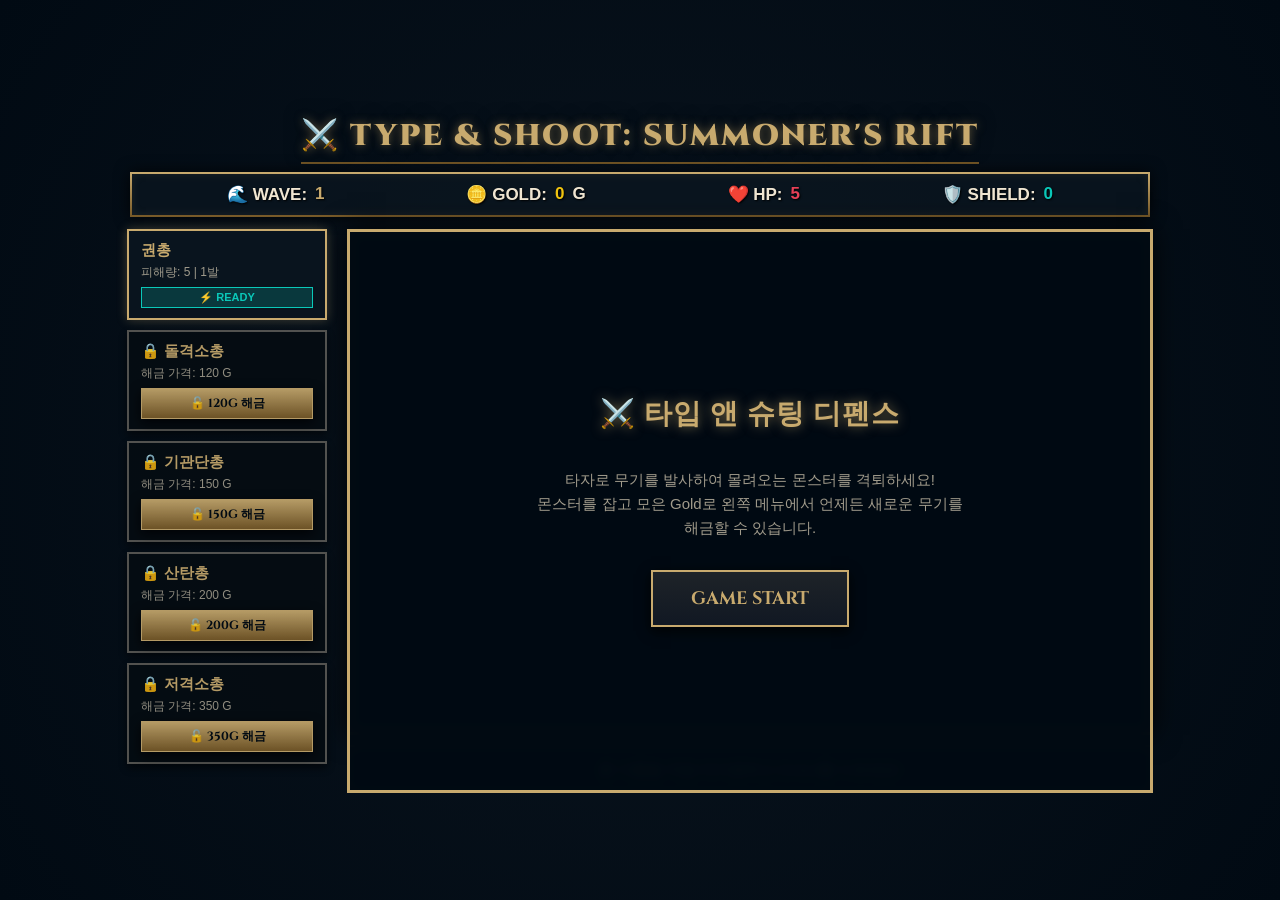
==== gun_game.html @ dac940d5 "총 게임 추가" ====
<!DOCTYPE html>
<html lang="ko">
<head>
    <meta charset="UTF-8">
    <meta name="viewport" content="width=device-width, initial-scale=1.0">
    <title>타입 앤 슈팅 디펜스 - 소환사의 협곡</title>
    <style>
        @import url('https://fonts.googleapis.com/css2?family=Cinzel:wght@700;900&display=swap');

        :root {
            --lol-bg: #010a13;
            --lol-panel-bg: rgba(9, 20, 30, 0.9);
            --lol-gold: #c8aa6e;
            --lol-gold-light: #f0e6d2;
            --lol-gold-dark: #785a28;
            --lol-blue: #0ac8b9;
            --lol-red: #e84057;
            --lol-border: #c8aa6e;
            --lol-card-bg: #09141e;
        }

        * { 
            box-sizing: border-box;
            user-select: none;
            -webkit-user-select: none;
            -moz-user-select: none;
            -ms-user-select: none;
        }

        body {
            margin: 0;
            padding: 0;
            background-color: var(--lol-bg);
            color: var(--lol-gold-light);
            font-family: 'Malgun Gothic', 'Pretendard', sans-serif;
            display: flex;
            flex-direction: column;
            align-items: center;
            min-height: 100vh;
            justify-content: center;
            overflow: hidden;
            background-image: radial-gradient(circle at center, #0a141e 0%, #010a13 100%);
        }

        h1 {
            margin: 8px 0;
            font-family: 'Cinzel', 'Malgun Gothic', serif;
            font-size: 30px;
            font-weight: 900;
            letter-spacing: 2px;
            color: var(--lol-gold);
            text-transform: uppercase;
            text-shadow: 0 0 10px rgba(200, 170, 110, 0.5), 0 0 20px rgba(0,0,0,0.8);
            border-bottom: 2px solid var(--lol-gold-dark);
            padding-bottom: 6px;
        }

        /* 🔔 알림 바 */
        #ui-notice {
            position: fixed;
            top: 15px;
            left: 50%;
            transform: translateX(-50%);
            background: rgba(232, 64, 87, 0.95);
            color: #fff;
            padding: 10px 24px;
            font-size: 15px;
            font-weight: bold;
            border: 2px solid var(--lol-gold);
            border-radius: 4px;
            box-shadow: 0 0 15px rgba(0,0,0,0.8);
            z-index: 1000;
            display: none;
            text-align: center;
        }

        .hud {
            display: flex;
            justify-content: space-around;
            align-items: center;
            width: 1020px;
            margin-bottom: 12px;
            font-size: 17px;
            font-weight: 700;
            background: var(--lol-panel-bg);
            padding: 10px 24px;
            border: 2px solid var(--lol-gold-dark);
            border-image: linear-gradient(to bottom, #c8aa6e, #785a28) 1;
            box-shadow: 0 0 15px rgba(0,0,0,0.8), inset 0 0 10px rgba(200, 170, 110, 0.1);
        }

        .hud-item {
            display: flex;
            align-items: center;
            gap: 8px;
            color: var(--lol-gold-light);
            text-shadow: 1px 1px 2px #000;
        }

        .main-layout {
            display: flex;
            gap: 20px;
            align-items: flex-start;
            position: relative;
        }

        .gun-list {
            display: flex;
            flex-direction: column;
            gap: 10px;
            width: 200px;
            z-index: 101;
        }

        .gun-card {
            background: var(--lol-card-bg);
            padding: 10px 12px;
            border: 2px solid var(--lol-gold-dark);
            box-shadow: 0 4px 8px rgba(0,0,0,0.6);
            transition: all 0.2s ease;
            position: relative;
        }

        .gun-card.ready {
            border-color: var(--lol-gold);
            box-shadow: 0 0 10px rgba(200, 170, 110, 0.3);
        }

        .gun-card.cooldown {
            opacity: 0.6;
            border-color: var(--lol-red);
        }

        .gun-card.locked {
            opacity: 0.9;
            border-color: #5b5a56;
            background: #050c12;
        }

        .gun-name {
            font-size: 15px;
            font-weight: bold;
            color: var(--lol-gold);
            display: flex;
            justify-content: space-between;
        }

        .gun-stats {
            font-size: 12px;
            color: #a09b8c;
            margin-top: 4px;
        }

        .cd-badge {
            margin-top: 6px;
            padding: 3px 6px;
            font-size: 11px;
            font-weight: 700;
            text-align: center;
            border: 1px solid var(--lol-gold-dark);
        }

        .ready-bg { background: rgba(10, 200, 185, 0.2); color: var(--lol-blue); border-color: var(--lol-blue); }
        .cd-bg { background: rgba(232, 64, 87, 0.2); color: var(--lol-red); border-color: var(--lol-red); }

        .unlock-btn {
            margin-top: 6px;
            padding: 6px 8px;
            font-size: 12px;
            font-weight: bold;
            background: linear-gradient(to bottom, #c8aa6e, #785a28);
            color: #010a13;
            border: 1px solid var(--lol-gold);
            cursor: pointer;
            width: 100%;
            transition: all 0.2s ease;
        }

        .unlock-btn:hover {
            background: #f0e6d2;
            box-shadow: 0 0 10px rgba(200, 170, 110, 0.6);
        }

        #game-container {
            position: relative;
            display: flex;
            flex-direction: column;
            align-items: center;
        }

        canvas {
            background-color: #050c12;
            border: 3px solid var(--lol-gold-dark);
            box-shadow: 0 0 25px rgba(0, 0, 0, 0.9);
        }

        #game-input {
            width: 100%;
            height: 48px;
            background: rgba(1, 10, 19, 0.95);
            color: #f0e6d2;
            font-size: 20px;
            font-weight: bold;
            text-align: center;
            border: 2px solid var(--lol-gold-dark);
            margin-top: 10px;
            box-shadow: inset 0 0 10px rgba(0,0,0,0.8);
            outline: none;
            transition: all 0.2s ease;
            font-family: 'Malgun Gothic', sans-serif;
        }

        #game-input:focus {
            border-color: var(--lol-gold);
            box-shadow: 0 0 15px rgba(200, 170, 110, 0.4), inset 0 0 10px rgba(0,0,0,0.8);
        }

        #game-input::placeholder { color: #5b5a56; font-size: 15px; }

        .modal-overlay {
            position: absolute;
            top: 0; left: 0; width: 100%; height: 100%;
            background: rgba(1, 10, 19, 0.94);
            backdrop-filter: blur(6px);
            display: none;
            flex-direction: column;
            justify-content: center;
            align-items: center;
            z-index: 100;
            border: 3px solid var(--lol-gold);
        }

        .modal-title {
            font-family: 'Cinzel', 'Malgun Gothic', serif;
            font-size: 28px;
            font-weight: 900;
            color: var(--lol-gold);
            margin-bottom: 20px;
            text-shadow: 0 0 12px rgba(200, 170, 110, 0.6);
            letter-spacing: 1px;
            text-align: center;
        }

        .perk-container {
            display: flex;
            gap: 16px;
            margin-top: 10px;
        }

        .perk-card {
            background: #09141e;
            border: 2px solid var(--lol-gold-dark);
            width: 220px;
            padding: 16px;
            text-align: center;
            cursor: pointer;
            transition: all 0.2s ease;
            box-shadow: 0 8px 16px rgba(0,0,0,0.6);
            position: relative;
            display: flex;
            flex-direction: column;
            align-items: center;
        }

        .perk-card:hover {
            transform: translateY(-6px);
            background: #112233;
        }

        .perk-rank-badge {
            font-size: 11px;
            font-weight: 900;
            padding: 2px 8px;
            border-radius: 10px;
            margin-bottom: 8px;
            letter-spacing: 1px;
            text-transform: uppercase;
        }

        .perk-icon { font-size: 40px; margin-bottom: 8px; }
        .perk-name { font-size: 16px; font-weight: bold; color: var(--lol-gold-light); margin-bottom: 8px; }
        .perk-desc { font-size: 12px; color: #a09b8c; line-height: 1.4; }

        button {
            padding: 14px 38px;
            font-size: 18px;
            font-weight: bold;
            font-family: 'Cinzel', 'Malgun Gothic', serif;
            background: linear-gradient(to bottom, #1e2328, #111823);
            color: var(--lol-gold);
            border: 2px solid var(--lol-gold);
            cursor: pointer;
            margin-top: 20px;
            box-shadow: 0 4px 12px rgba(0,0,0,0.8);
            transition: all 0.2s ease;
            text-transform: uppercase;
        }

        button:hover {
            background: linear-gradient(to bottom, #2b3138, #1e2530);
            color: var(--lol-gold-light);
            box-shadow: 0 0 15px rgba(200, 170, 110, 0.5);
        }
    </style>
</head>
<body>

    <!-- 🔔 상단 알림 바 -->
    <div id="ui-notice"></div>

    <h1>⚔️ TYPE & SHOOT: SUMMONER'S RIFT</h1>
    
    <div class="hud">
        <div class="hud-item">🌊 WAVE: <span id="waveDisplay" style="color:var(--lol-gold);">1</span></div>
        <div class="hud-item">🪙 GOLD: <span id="goldDisplay" style="color:#f1c40f;">0</span> G</div>
        <div class="hud-item">❤️ HP: <span id="livesDisplay" style="color:var(--lol-red);">5</span></div>
        <div class="hud-item">🛡️ SHIELD: <span id="shieldDisplay" style="color:var(--lol-blue);">0</span></div>
    </div>

    <div class="main-layout">
        <div class="gun-list" id="gunListContainer"></div>

        <div id="game-container">
            <canvas id="gameCanvas" width="800" height="500"></canvas>
            <input type="text" id="game-input" placeholder="총 이름을 직접 타이핑하고 Enter를 누르세요!" autocomplete="off">
            
            <!-- 🚀 게임 시작 화면 -->
            <div id="start-screen" class="modal-overlay" style="display: flex;">
                <div class="modal-title">⚔️ 타입 앤 슈팅 디펜스</div>
                <p style="font-size: 15px; color: #a09b8c; text-align: center; max-width: 440px; line-height: 1.6; margin-bottom: 10px;">
                    타자로 무기를 발사하여 몰려오는 몬스터를 격퇴하세요!<br>
                    몬스터를 잡고 모은 Gold로 왼쪽 메뉴에서 언제든 새로운 무기를 해금할 수 있습니다.
                </p>
                <button onclick="startGame()">GAME START</button>
            </div>

            <!-- ⚡ 버프 선택 및 무기 해금 화면 -->
            <div id="perk-modal" class="modal-overlay">
                <div class="modal-title">⚡ VICTORY! 마법공학 능력 선택</div>
                <p style="color: #0ac8b9; font-size: 14px; margin-top: -10px; margin-bottom: 15px;">
                    💡 원하는 능력을 클릭하여 장착하세요!
                </p>
                <div class="perk-container" id="perk-cards-container"></div>
            </div>

            <!-- ☠️ 게임 오버 화면 -->
            <div id="game-over" class="modal-overlay">
                <h2 style="font-size:38px; color:var(--lol-red); margin-bottom:10px; font-family:'Cinzel';">DEFEAT</h2>
                <p style="font-size:18px; margin:5px 0;">최종 도달 웨이브: <span id="final-wave" style="color:var(--lol-gold);">1</span></p>
                <p style="font-size:18px; margin:5px 0;">최종 획득 골드: <span id="final-score" style="color:#f1c40f;">0</span> G</p>
                <button onclick="resetGame()">다시 도전하기</button>
            </div>
        </div>
    </div>

    <script>
        const canvas = document.getElementById('gameCanvas');
        const ctx = canvas.getContext('2d');
        const gameInput = document.getElementById('game-input');
        const goldDisplay = document.getElementById('goldDisplay');
        const livesDisplay = document.getElementById('livesDisplay');
        const shieldDisplay = document.getElementById('shieldDisplay');
        const waveDisplay = document.getElementById('waveDisplay');
        const startScreen = document.getElementById('start-screen');
        const gameOverScreen = document.getElementById('game-over');
        const perkModal = document.getElementById('perk-modal');
        const perkCardsContainer = document.getElementById('perk-cards-container');
        const finalScore = document.getElementById('final-score');
        const finalWave = document.getElementById('final-wave');
        const gunListContainer = document.getElementById('gunListContainer');
        const uiNotice = document.getElementById('ui-notice');

        let noticeTimer = null;
        function showNotice(msg, bg = 'rgba(232, 64, 87, 0.95)') {
            uiNotice.innerText = msg;
            uiNotice.style.background = bg;
            uiNotice.style.display = 'block';
            if (noticeTimer) clearTimeout(noticeTimer);
            noticeTimer = setTimeout(() => {
                uiNotice.style.display = 'none';
            }, 2500);
        }

        // 🚫 보안 설정 (복사 붙여넣기 및 우클릭 차단)
        document.addEventListener('contextmenu', (e) => e.preventDefault());
        document.addEventListener('copy', (e) => e.preventDefault());
        document.addEventListener('cut', (e) => e.preventDefault());

        gameInput.addEventListener('paste', (e) => {
            e.preventDefault();
            showNotice('⚠️ 붙여넣기는 금지되어 있습니다! 직접 타이핑하세요.');
        });

        // 🎯 무기 데이터
        const arsenal = {
            '권총':   { dmg: 5,  speed: 13, color: '#f1c40f', radius: 4, type: 'single', count: 1,  delay: 0,  cd: 350,  lastFired: 0, unlocked: true,  cost: 0 },
            '돌격소총': { dmg: 1,  speed: 14, color: '#e67e22', radius: 5, type: 'single', count: 8,  delay: 80, cd: 8000, lastFired: 0, unlocked: false, cost: 120 },
            '기관단총': { dmg: 1,  speed: 16, color: '#3498db', radius: 4, type: 'single', count: 10, delay: 60, cd: 7000, lastFired: 0, unlocked: false, cost: 150 },
            '산탄총':  { dmg: 1,  speed: 10, color: '#e74c3c', radius: 5, type: 'spread', count: 1,  delay: 0,  cd: 1600, lastFired: 0, unlocked: false, cost: 200 },
            '저격소총': { dmg: 25, speed: 28, color: '#a855f7', radius: 8, type: 'single', count: 1,  delay: 0,  cd: 1800, lastFired: 0, unlocked: false, cost: 350 }
        };

        // 🌟 등급 데이터
        const RANKS = {
            COMMON:    { name: '일반', color: '#a0a0a0', bg: 'rgba(160, 160, 160, 0.15)', border: '#808080' },
            RARE:      { name: '희귀', color: '#3498db', bg: 'rgba(52, 152, 219, 0.15)', border: '#3498db' },
            EPIC:      { name: '서사', color: '#a855f7', bg: 'rgba(168, 85, 247, 0.15)', border: '#a855f7' },
            LEGENDARY: { name: '전설', color: '#f1c40f', bg: 'rgba(241, 196, 15, 0.25)', border: '#f1c40f' }
        };

        // ⚡ 능력 목록
        const ALL_PERKS = [
            { id: 'power_up', rank: RANKS.COMMON, name: '과부하 탄환', icon: '🔥', desc: '모든 무기의 기본 데미지가 +1 증가합니다.' },
            { id: 'bounty_hunter', rank: RANKS.COMMON, name: '현상금 사냥꾼', icon: '💰', desc: '적 처치 시 획득하는 골드가 +50% 증가합니다.' },
            { id: 'shield', rank: RANKS.COMMON, name: '에너지 쉴드', icon: '🛡️', desc: '보호막을 1 획득합니다. (적이 도달 시 체력 대신 차감)' },
            { id: 'magnet', rank: RANKS.COMMON, name: '골드 자석', icon: '🧲', desc: '적 처치 시 25% 확률로 보너스 골드 20G를 추가 획득합니다.' },

            { id: 'frost_shot', rank: RANKS.RARE, name: '빙결 탄환', icon: '❄️', desc: '총알에 맞은 적의 이동 속도가 지속적으로 40% 감소합니다.' },
            { id: 'critical', rank: RANKS.RARE, name: '치명타 타격', icon: '🎯', desc: '25% 확률로 2.5배의 치명타 대미지를 입깁니다.' },
            { id: 'vampire', rank: RANKS.RARE, name: '생명 흡수', icon: '🩸', desc: '적을 8마리 처치할 때마다 체력을 회복합니다.' },
            { id: 'thorns', rank: RANKS.RARE, name: '가시 갑옷', icon: '🦔', desc: '적이 기지에 도달할 때 해당 적과 주변 적에게 반사 피해(5)를 입깁니다.' },
            { id: 'giant_slayer', rank: RANKS.RARE, name: '거인 학살자', icon: '🗡️', desc: '최대 체력이 3 이상인 대형 적에게 50% 추가 피해를 입깁니다.' },
            { id: 'double_shot', rank: RANKS.RARE, name: '쌍둥이 탄환', icon: '👯', desc: '무기 발사 시 25% 확률로 탄환이 1발 더 발사됩니다.' },

            { id: 'overclock', rank: RANKS.EPIC, name: '오버클럭', icon: '⚙️', desc: '모든 무기의 재사용 대기시간이 20% 감소합니다.' },
            { id: 'chain_lightning', rank: RANKS.EPIC, name: '연쇄 전격', icon: '⚡', desc: '적 처치 시 근처 적 2명에게 전기 체인이 발생하여 피해를 줍니다.' },
            { id: 'corpse_explode', rank: RANKS.EPIC, name: '시체 폭발', icon: '💥', desc: '적 처치 시 폭발이 일어나 주위 적에게 폭발 피해를 줍니다.' },
            { id: 'poison_cloud', rank: RANKS.EPIC, name: '맹독 구름', icon: '☠️', desc: '적 처치 위치에 3초간 지속 피해를 주는 독구름을 생성합니다.' },
            { id: 'executioner', rank: RANKS.EPIC, name: '처형자', icon: '🪓', desc: '체력이 30% 이하인 적에게 2배의 단죄 피해를 입깁니다.' },
            { id: 'overheal', rank: RANKS.EPIC, name: '과충전 쉴드', icon: '🔋', desc: '체력이 가득 찼을 때 회복 시 보호막(+1)으로 즉시 전환됩니다.' },

            { id: 'meteor', rank: RANKS.LEGENDARY, name: '유성 낙하', icon: '☄️', desc: '4초마다 하늘에서 유성이 떨어져 강력한 범위 피해를 줍니다.' },
            { id: 'time_stop', rank: RANKS.LEGENDARY, name: '시간 왜곡', icon: '⏳', desc: '10초마다 2초 동안 모든 적의 시간을 일시 정지시킵니다.' },
            { id: 'laser_beam', rank: RANKS.LEGENDARY, name: '궤도 레이저', icon: '🛰️', desc: '웨이브 시작 시 중앙 레인 전체에 강렬한 레이저를 발사합니다.' },
            { id: 'thor_hammer', rank: RANKS.LEGENDARY, name: '천둥의 망치', icon: '🔨', desc: '5초마다 충격파가 터져 범위 안의 적들을 1.5초간 기절시킵니다.' }
        ];

        let activePerks = {
            chain_lightning: 0, corpse_explode: 0, vampire: 0, frost_shot: 0,
            critical: 0, poison_cloud: 0, shield: 0, overclock: 0, meteor: 0, power_up: 0,
            bounty_hunter: 0, giant_slayer: 0, double_shot: 0, executioner: 0, time_stop: 0,
            laser_beam: 0, thor_hammer: 0, thorns: 0, magnet: 0, overheal: 0
        };

        const mobEmojis = ['👾', '🧟', '👽', '👻', '🦇', '👹'];
        let mobs = [], bullets = [], particles = [], floatingTexts = [], poisonClouds = [], meteors = [];
        let gold = 0, lives = 5, shields = 0, gameActive = false, frameCount = 0, killCountForVamp = 0;
        let wave = 1, mobsToSpawn = 5, mobsSpawned = 0, spawnInterval = 120, waveState = 'INIT';
        let screenShake = 0, laserEffectTimer = 0;
        const turret = { x: 400, y: 460 };
        const lane = { xMin: 290, xMax: 510, width: 220 };

        function addShake(amount) { screenShake = Math.max(screenShake, amount); }

        function createParticles(x, y, color, count = 8, speed = 3) {
            for (let i = 0; i < count; i++) {
                const angle = Math.random() * Math.PI * 2;
                const spd = Math.random() * speed + 1;
                particles.push({
                    x, y,
                    vx: Math.cos(angle) * spd,
                    vy: Math.sin(angle) * spd,
                    radius: Math.random() * 3 + 2,
                    color, life: 25, maxLife: 25
                });
            }
        }

        function addFloatingText(text, x, y, color = '#f0e6d2', size = 18) {
            floatingTexts.push({ text, x, y, color, size, life: 35, maxLife: 35 });
        }

        class Mob {
            constructor(waveNum) {
                this.emoji = mobEmojis[Math.floor(Math.random() * mobEmojis.length)];
                this.x = lane.xMin + 20 + Math.random() * (lane.width - 40);
                this.y = -30;
                this.baseSpeed = 0.3 + (waveNum * 0.03) + Math.random() * 0.15;
                this.speed = this.baseSpeed;
                this.maxHp = 1 + Math.floor((waveNum - 1) / 2);
                this.hp = this.maxHp;
                this.radius = 20;
                this.isFrozen = false;
                this.stunTimer = 0;
            }
            update() {
                let isTimeStopped = activePerks.time_stop > 0 && (frameCount % 600 < 120);
                if (this.stunTimer > 0) this.stunTimer--;

                if (!isTimeStopped && this.stunTimer <= 0) {
                    this.y += this.speed;
                }
            }
            draw() {
                ctx.save();
                ctx.font = '30px Arial';
                ctx.textAlign = 'center';
                ctx.textBaseline = 'middle';
                ctx.fillText(this.emoji, this.x, this.y);

                if (this.isFrozen) {
                    ctx.fillStyle = 'rgba(10, 200, 185, 0.4)';
                    ctx.beginPath();
                    ctx.arc(this.x, this.y, this.radius + 4, 0, Math.PI * 2);
                    ctx.fill();
                }

                if (this.stunTimer > 0) {
                    ctx.fillStyle = '#f1c40f';
                    ctx.font = 'bold 16px Arial';
                    ctx.fillText('💫', this.x, this.y - 32);
                }

                if (this.hp < this.maxHp) {
                    ctx.fillStyle = 'rgba(232, 64, 87, 0.8)';
                    ctx.fillRect(this.x - 16, this.y - 26, 32, 5);
                    ctx.fillStyle = '#0ac8b9';
                    ctx.fillRect(this.x - 16, this.y - 26, 32 * (this.hp / this.maxHp), 5);
                }
                ctx.restore();
            }
        }

        class Bullet {
            constructor(x, y, target, stats, offsetAngle = 0) {
                this.x = x; this.y = y;
                this.dmg = stats.dmg + activePerks.power_up;
                this.color = stats.color;
                this.radius = stats.radius;
                
                const dx = target.x - x;
                const dy = target.y - y;
                let angle = Math.atan2(dy, dx) + offsetAngle;
                
                this.vx = Math.cos(angle) * stats.speed;
                this.vy = Math.sin(angle) * stats.speed;
            }
            update() { this.x += this.vx; this.y += this.vy; }
            draw() {
                ctx.save();
                ctx.beginPath();
                ctx.arc(this.x, this.y, this.radius, 0, Math.PI * 2);
                ctx.fillStyle = this.color;
                ctx.shadowColor = this.color;
                ctx.shadowBlur = 10;
                ctx.fill();
                ctx.restore();
            }
        }

        function getTargetMob() {
            if (mobs.length === 0) return null;
            return mobs.reduce((lowest, current) => (current.y > lowest.y) ? current : lowest);
        }

        // 🛠️ DOM을 파괴하지 않는 무기 목록 UI 초기화 및 업데이트 함수
        function initGunListUI() {
            let html = '';
            for (const [name, stats] of Object.entries(arsenal)) {
                html += `
                    <div class="gun-card" id="card-${name}">
                        <div class="gun-name"><span id="name-${name}">${name}</span></div>
                        <div class="gun-stats" id="stats-${name}"></div>
                        <div class="cd-badge" id="cd-${name}"></div>
                        <button class="unlock-btn" id="btn-${name}" onclick="unlockGun('${name}')"></button>
                    </div>
                `;
            }
            gunListContainer.innerHTML = html;
        }

        function updateGunListUI() {
            const now = Date.now();
            const cdModifier = activePerks.overclock > 0 ? (1 - activePerks.overclock * 0.2) : 1;

            for (const [name, stats] of Object.entries(arsenal)) {
                const cardEl = document.getElementById(`card-${name}`);
                const nameEl = document.getElementById(`name-${name}`);
                const statsEl = document.getElementById(`stats-${name}`);
                const cdEl = document.getElementById(`cd-${name}`);
                const btnEl = document.getElementById(`btn-${name}`);

                if (!cardEl) continue;

                if (!stats.unlocked) {
                    cardEl.className = 'gun-card locked';
                    nameEl.innerText = `🔒 ${name}`;
                    statsEl.innerText = `해금 가격: ${stats.cost} G`;
                    cdEl.style.display = 'none';
                    btnEl.style.display = 'block';
                    btnEl.innerText = `🔓 ${stats.cost}G 해금`;
                } else {
                    cardEl.className = 'gun-card';
                    nameEl.innerText = name;
                    let shotText = stats.count > 1 ? `${stats.count}연사` : '1발';
                    statsEl.innerText = `피해량: ${stats.dmg + activePerks.power_up} | ${shotText}`;
                    btnEl.style.display = 'none';
                    cdEl.style.display = 'block';

                    const finalCd = stats.cd * cdModifier;
                    const elapsed = now - stats.lastFired;
                    const remaining = Math.max(0, (finalCd - elapsed) / 1000);
                    const isReady = remaining === 0;

                    if (isReady) {
                        cardEl.classList.add('ready');
                        cardEl.classList.remove('cooldown');
                        cdEl.className = 'cd-badge ready-bg';
                        cdEl.innerText = '⚡ READY';
                    } else {
                        cardEl.classList.add('cooldown');
                        cardEl.classList.remove('ready');
                        cdEl.className = 'cd-badge cd-bg';
                        cdEl.innerText = `⏳ ${remaining.toFixed(1)}s`;
                    }
                }
            }
        }

        // 🔓 완전히 해결된 무기 해금 함수 (언제든 골드만 있으면 클릭 가능)
        function unlockGun(gunName) {
            const stats = arsenal[gunName];
            if (!stats || stats.unlocked) return;

            if (gold >= stats.cost) {
                gold -= stats.cost;
                stats.unlocked = true;
                goldDisplay.innerText = gold;
                showNotice(`🎉 [${gunName}] 해금 완료! 이제 타자로 발사할 수 있습니다.`, 'rgba(10, 200, 185, 0.95)');
                addShake(4);
                updateGunListUI();
            } else {
                showNotice(`⚠️ 골드가 부족합니다! (필요: ${stats.cost}G / 보유: ${gold}G)`);
            }

            if (gameActive && waveState !== 'PERK_SELECT') {
                gameInput.focus();
            }
        }

        function fireGun(gunName) {
            const stats = arsenal[gunName];
            if (!stats) return;

            if (!stats.unlocked) {
                showNotice(`⚠️ [${gunName}] 은(는) 잠겨있습니다. 왼쪽 메뉴에서 먼저 해금하세요!`);
                return;
            }

            const now = Date.now();
            const cdModifier = activePerks.overclock > 0 ? (1 - activePerks.overclock * 0.2) : 1;
            const finalCd = stats.cd * cdModifier;
            const elapsed = now - stats.lastFired;

            if (elapsed < finalCd) {
                const remainSec = ((finalCd - elapsed) / 1000).toFixed(1);
                showNotice(`⚠️ [${gunName}] 재사용 대기중! (${remainSec}초)`);
                return;
            }

            stats.lastFired = now;

            let totalShots = stats.count;
            if (activePerks.double_shot > 0 && Math.random() < 0.25) {
                totalShots += 1;
                addFloatingText('👯 보너스 탄환!', turret.x, turret.y - 30, '#0ac8b9', 16);
            }

            for (let i = 0; i < totalShots; i++) {
                setTimeout(() => {
                    if (!gameActive) return;
                    const target = getTargetMob();
                    if (!target) return;

                    if (stats.type === 'single') {
                        bullets.push(new Bullet(turret.x, turret.y, target, stats));
                    } else if (stats.type === 'spread') {
                        bullets.push(new Bullet(turret.x, turret.y, target, stats, -0.18));
                        bullets.push(new Bullet(turret.x, turret.y, target, stats, 0));
                        bullets.push(new Bullet(turret.x, turret.y, target, stats, 0.18));
                    }
                    addShake(1.5);
                }, i * stats.delay);
            }
        }

        function triggerKillPerks(deadMob) {
            let baseGold = 10 + wave * 2;
            if (activePerks.bounty_hunter > 0) baseGold = Math.round(baseGold * 1.5);
            
            if (activePerks.magnet > 0 && Math.random() < 0.25) {
                baseGold += 20;
                addFloatingText('🧲 +20G 자석!', deadMob.x, deadMob.y - 25, '#f1c40f', 16);
            }

            gold += baseGold;
            goldDisplay.innerText = gold;
            addFloatingText(`+${baseGold}G`, deadMob.x, deadMob.y - 10, '#f1c40f', 16);

            if (activePerks.vampire > 0) {
                killCountForVamp++;
                if (killCountForVamp >= 8) {
                    killCountForVamp = 0;
                    if (lives < 5 || activePerks.overheal === 0) {
                        lives = Math.min(5, lives + 1);
                        livesDisplay.innerText = lives;
                        addFloatingText('❤️ 체력 회복!', deadMob.x, deadMob.y - 20, '#e84057', 20);
                    } else {
                        shields++;
                        shieldDisplay.innerText = shields;
                        addFloatingText('🔋 과충전 쉴드!', deadMob.x, deadMob.y - 20, '#0ac8b9', 20);
                    }
                }
            }

            if (activePerks.corpse_explode > 0) {
                createParticles(deadMob.x, deadMob.y, '#c8aa6e', 20, 6);
                addShake(6);
                addFloatingText('💥 폭발!', deadMob.x, deadMob.y, '#c8aa6e', 22);
                mobs.forEach(m => {
                    if (Math.hypot(m.x - deadMob.x, m.y - deadMob.y) < 100) {
                        m.hp -= 3;
                        addFloatingText('-3', m.x, m.y - 15, '#e84057', 16);
                    }
                });
            }

            if (activePerks.chain_lightning > 0) {
                let targets = mobs.filter(m => m !== deadMob).slice(0, 2);
                targets.forEach(t => {
                    t.hp -= 2;
                    ctx.save();
                    ctx.strokeStyle = '#0ac8b9';
                    ctx.lineWidth = 3;
                    ctx.beginPath();
                    ctx.moveTo(deadMob.x, deadMob.y);
                    ctx.lineTo(t.x, t.y);
                    ctx.stroke();
                    ctx.restore();
                    createParticles(t.x, t.y, '#0ac8b9', 8, 4);
                    addFloatingText('⚡ 2', t.x, t.y - 10, '#0ac8b9', 16);
                });
            }

            if (activePerks.poison_cloud > 0) {
                poisonClouds.push({ x: deadMob.x, y: deadMob.y, radius: 45, duration: 180 });
            }
        }

        function openPerkSelection() {
            waveState = 'PERK_SELECT';
            let shuffled = [...ALL_PERKS].sort(() => 0.5 - Math.random()).slice(0, 3);
            perkCardsContainer.innerHTML = '';

            shuffled.forEach(perk => {
                const card = document.createElement('div');
                card.className = 'perk-card';
                card.style.borderColor = perk.rank.border;
                card.style.background = perk.rank.bg;
                if (perk.rank === RANKS.LEGENDARY) {
                    card.style.boxShadow = '0 0 15px rgba(241, 196, 15, 0.4)';
                }

                card.innerHTML = `
                    <div class="perk-rank-badge" style="background:${perk.rank.border}; color:${perk.rank === RANKS.LEGENDARY ? '#000' : '#fff'};">
                        ${perk.rank.name}
                    </div>
                    <div class="perk-icon">${perk.icon}</div>
                    <div class="perk-name" style="color:${perk.rank.color};">${perk.name}</div>
                    <div class="perk-desc">${perk.desc}</div>
                `;
                card.onclick = () => selectPerk(perk.id);
                perkCardsContainer.appendChild(card);
            });

            perkModal.style.display = 'flex';
            updateGunListUI();
        }

        function selectPerk(perkId) {
            activePerks[perkId]++;
            if (perkId === 'shield') {
                shields++;
                shieldDisplay.innerText = shields;
            }
            perkModal.style.display = 'none';
            wave++;
            mobsToSpawn = 5 + wave * 2;
            mobsSpawned = 0;
            waveDisplay.innerText = wave;
            waveState = 'PLAYING';

            if (activePerks.laser_beam > 0) {
                laserEffectTimer = 30;
                addShake(12);
                mobs.forEach(m => m.hp -= 8);
            }

            gameInput.focus();
            updateGunListUI();
        }

        gameInput.addEventListener('keydown', (e) => {
            if (!gameActive || waveState === 'PERK_SELECT') return;
            if (e.isComposing) return;

            if (e.key === 'Enter') {
                const inputWord = gameInput.value.trim();
                fireGun(inputWord);
                gameInput.value = '';
            }
        });

        window.addEventListener('click', (e) => {
            if (gameActive && waveState !== 'PERK_SELECT' && !e.target.closest('.gun-list')) {
                gameInput.focus();
            }
        });

        function updateGame() {
            if (!gameActive) return;

            ctx.clearRect(0, 0, canvas.width, canvas.height);

            ctx.save();
            if (screenShake > 0) {
                const rx = (Math.random() - 0.5) * screenShake;
                const ry = (Math.random() - 0.5) * screenShake;
                ctx.translate(rx, ry);
                screenShake *= 0.85;
                if (screenShake < 0.2) screenShake = 0;
            }

            // 레인 배경
            ctx.fillStyle = '#0a1622';
            ctx.fillRect(lane.xMin, 0, lane.width, canvas.height);

            ctx.strokeStyle = '#785a28';
            ctx.lineWidth = 3;
            ctx.beginPath();
            ctx.moveTo(lane.xMin, 0); ctx.lineTo(lane.xMin, canvas.height);
            ctx.moveTo(lane.xMax, 0); ctx.lineTo(lane.xMax, canvas.height);
            ctx.stroke();

            if (laserEffectTimer > 0) {
                ctx.fillStyle = 'rgba(10, 200, 185, 0.6)';
                ctx.fillRect(lane.xMin, 0, lane.width, canvas.height);
                laserEffectTimer--;
            }

            if (activePerks.thor_hammer > 0 && frameCount % 300 === 0 && mobs.length > 0) {
                addShake(8);
                addFloatingText('🔨 천둥의 충격파!', canvas.width / 2, 200, '#f1c40f', 24);
                mobs.forEach(m => {
                    m.stunTimer = 90;
                    m.hp -= 2;
                });
            }

            // 포탑
            ctx.font = '40px Arial';
            ctx.textAlign = 'center';
            ctx.textBaseline = 'bottom';
            ctx.fillText('🛡️', turret.x, turret.y + 15);

            // 무기 UI 쿨다운 업데이트
            updateGunListUI();

            if (activePerks.meteor > 0 && frameCount % 240 === 0 && mobs.length > 0) {
                const target = mobs[Math.floor(Math.random() * mobs.length)];
                meteors.push({ x: target.x, y: -50, targetX: target.x, targetY: target.y, speed: 8 });
            }

            for (let i = meteors.length - 1; i >= 0; i--) {
                let m = meteors[i];
                m.y += m.speed;
                ctx.fillStyle = '#e84057';
                ctx.beginPath();
                ctx.arc(m.x, m.y, 10, 0, Math.PI * 2);
                ctx.fill();

                if (m.y >= m.targetY) {
                    addShake(10);
                    createParticles(m.targetX, m.targetY, '#c8aa6e', 25, 7);
                    addFloatingText('☄️ 메테오!', m.targetX, m.targetY, '#e84057', 22);
                    mobs.forEach(mob => {
                        if (Math.hypot(mob.x - m.targetX, mob.y - m.targetY) < 110) {
                            mob.hp -= 6;
                        }
                    });
                    meteors.splice(i, 1);
                }
            }

            for (let i = poisonClouds.length - 1; i >= 0; i--) {
                let p = poisonClouds[i];
                ctx.fillStyle = 'rgba(10, 200, 185, 0.2)';
                ctx.beginPath();
                ctx.arc(p.x, p.y, p.radius, 0, Math.PI * 2);
                ctx.fill();

                if (frameCount % 30 === 0) {
                    mobs.forEach(m => {
                        if (Math.hypot(m.x - p.x, m.y - p.y) < p.radius) {
                            m.hp -= 1;
                            addFloatingText('☠️ 1', m.x, m.y - 10, '#0ac8b9', 14);
                        }
                    });
                }
                p.duration--;
                if (p.duration <= 0) poisonClouds.splice(i, 1);
            }

            // 웨이브 처리
            if (waveState === 'PLAYING') {
                if (mobsSpawned < mobsToSpawn) {
                    if (frameCount % spawnInterval === 0) {
                        mobs.push(new Mob(wave));
                        mobsSpawned++;
                    }
                } else if (mobs.length === 0) {
                    openPerkSelection();
                }
            }

            // 탄환 처리
            for (let i = bullets.length - 1; i >= 0; i--) {
                let b = bullets[i];
                b.update();
                b.draw();

                if (b.x < 0 || b.x > canvas.width || b.y < 0 || b.y > canvas.height) {
                    bullets.splice(i, 1);
                    continue;
                }

                for (let j = mobs.length - 1; j >= 0; j--) {
                    let m = mobs[j];
                    if (Math.hypot(b.x - m.x, b.y - m.y) < b.radius + m.radius) {
                        let finalDmg = b.dmg;

                        if (activePerks.giant_slayer > 0 && m.maxHp >= 3) {
                            finalDmg = Math.round(finalDmg * 1.5);
                        }

                        if (activePerks.executioner > 0 && (m.hp / m.maxHp) <= 0.3) {
                            finalDmg = finalDmg * 2;
                        }

                        if (activePerks.critical > 0 && Math.random() < 0.25) {
                            finalDmg = Math.round(finalDmg * 2.5);
                            addFloatingText(`🎯 ${finalDmg}`, m.x, m.y - 20, '#e84057', 22);
                            addShake(4);
                        } else {
                            addFloatingText(`${finalDmg}`, m.x, m.y - 15, '#c8aa6e', 16);
                        }

                        if (activePerks.frost_shot > 0 && !m.isFrozen) {
                            m.isFrozen = true;
                            m.speed = m.baseSpeed * 0.6;
                        }

                        m.hp -= finalDmg;
                        createParticles(b.x, b.y, b.color, 6, 3);
                        bullets.splice(i, 1);

                        if (m.hp <= 0) {
                            triggerKillPerks(m);
                            mobs.splice(j, 1);
                            addShake(2);
                        }
                        break;
                    }
                }
            }

            // 몹 및 기지 충돌 처리
            for (let i = mobs.length - 1; i >= 0; i--) {
                let m = mobs[i];
                m.update();
                m.draw();

                if (m.y > canvas.height - 35) {
                    mobs.splice(i, 1);

                    if (activePerks.thorns > 0) {
                        addFloatingText('🦔 가시 반사!', turret.x, turret.y - 60, '#c8aa6e', 20);
                        mobs.forEach(otherMob => {
                            if (otherMob.y > canvas.height - 150) otherMob.hp -= 5;
                        });
                    }

                    if (shields > 0) {
                        shields--;
                        shieldDisplay.innerText = shields;
                        addFloatingText('🛡️ 방어막 차단!', turret.x, turret.y - 40, '#0ac8b9', 22);
                        addShake(6);
                    } else {
                        lives--;
                        livesDisplay.innerText = lives;
                        addShake(12);

                        if (lives <= 0) {
                            gameActive = false;
                            finalScore.innerText = gold;
                            finalWave.innerText = wave;
                            gameOverScreen.style.display = 'flex';
                        }
                    }
                }
            }

            // 파티클
            for (let i = particles.length - 1; i >= 0; i--) {
                let p = particles[i];
                p.x += p.vx; p.y += p.vy; p.life--;
                ctx.fillStyle = p.color;
                ctx.globalAlpha = p.life / p.maxLife;
                ctx.beginPath();
                ctx.arc(p.x, p.y, p.radius, 0, Math.PI * 2);
                ctx.fill();
                ctx.globalAlpha = 1.0;
                if (p.life <= 0) particles.splice(i, 1);
            }

            // 텍스트
            for (let i = floatingTexts.length - 1; i >= 0; i--) {
                let ft = floatingTexts[i];
                ft.y -= 0.8; ft.life--;
                ctx.fillStyle = ft.color;
                ctx.font = `bold ${ft.size}px Malgun Gothic`;
                ctx.textAlign = 'center';
                ctx.globalAlpha = ft.life / ft.maxLife;
                ctx.fillText(ft.text, ft.x, ft.y);
                ctx.globalAlpha = 1.0;
                if (ft.life <= 0) floatingTexts.splice(i, 1);
            }

            ctx.restore();

            frameCount++;
            requestAnimationFrame(updateGame);
        }

        function startGame() {
            startScreen.style.display = 'none';
            resetGame();
        }

        function resetGame() {
            mobs = []; bullets = []; particles = []; floatingTexts = []; poisonClouds = []; meteors = [];
            gold = 0; lives = 5; shields = 0; wave = 1; mobsToSpawn = 5; mobsSpawned = 0; killCountForVamp = 0;
            waveState = 'PLAYING';
            
            for (let key in activePerks) activePerks[key] = 0;
            for (const key in arsenal) {
                arsenal[key].lastFired = 0;
                if (key !== '권총') arsenal[key].unlocked = false;
            }

            gameInput.value = '';
            frameCount = 0;
            gameActive = true;
            
            goldDisplay.innerText = gold;
            livesDisplay.innerText = lives;
            shieldDisplay.innerText = shields;
            waveDisplay.innerText = wave;
            gameOverScreen.style.display = 'none';
            perkModal.style.display = 'none';
            gameInput.focus();
            
            initGunListUI();
            updateGunListUI();
            updateGame();
        }

        initGunListUI();
        updateGunListUI();
    </script>
</body>
</html>
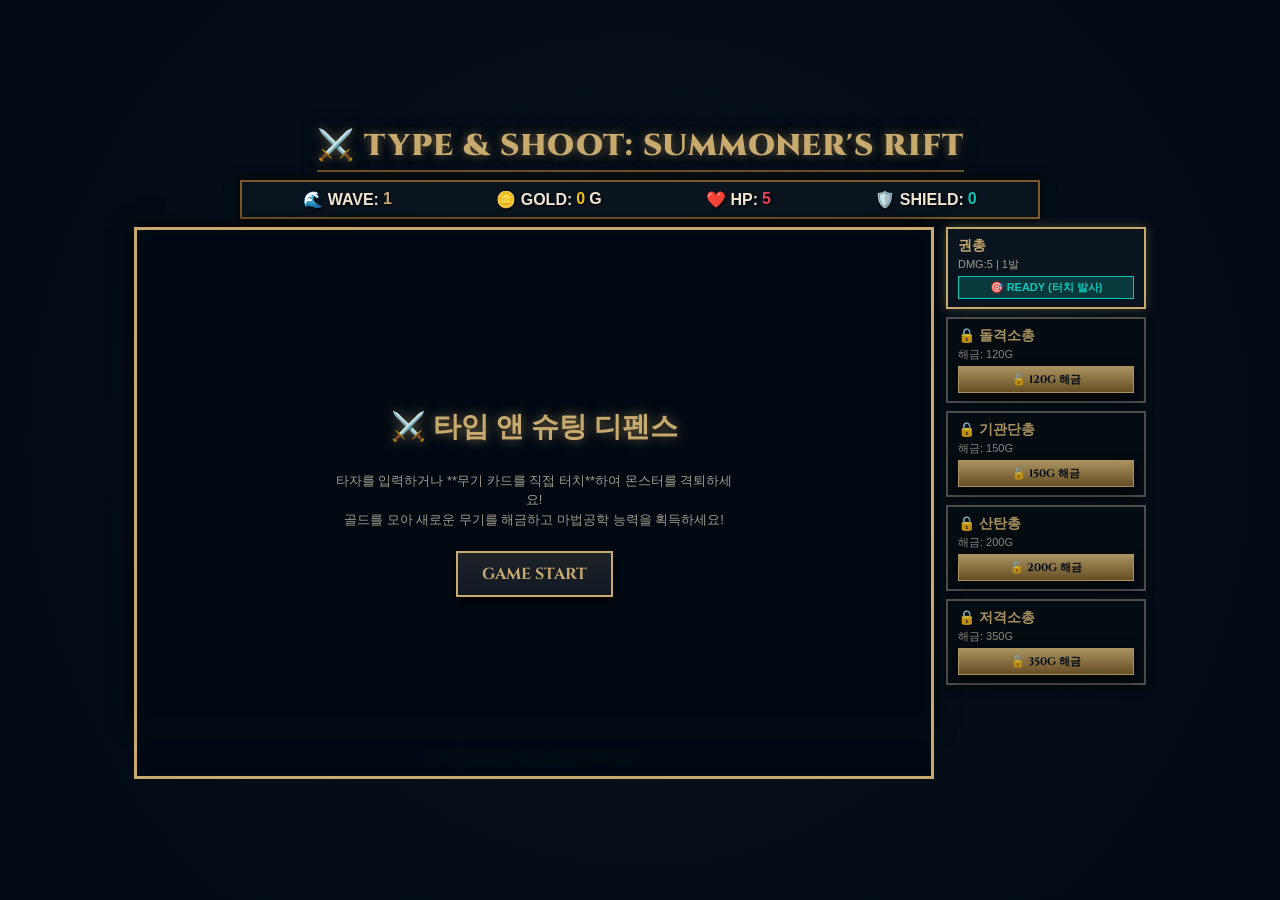
==== commit 053999e7: "Update gun_game.html" ====
--- a/gun_game.html
+++ b/gun_game.html
@@ -2,7 +2,7 @@
 <html lang="ko">
 <head>
     <meta charset="UTF-8">
-    <meta name="viewport" content="width=device-width, initial-scale=1.0">
+    <meta name="viewport" content="width=device-width, initial-scale=1.0, maximum-scale=1.0, user-scalable=no">
     <title>타입 앤 슈팅 디펜스 - 소환사의 협곡</title>
     <style>
         @import url('https://fonts.googleapis.com/css2?family=Cinzel:wght@700;900&display=swap');
@@ -25,11 +25,12 @@
             -webkit-user-select: none;
             -moz-user-select: none;
             -ms-user-select: none;
+            touch-action: manipulation; /* 모바일 터치 연타 시 줌인 방지 */
         }
 
         body {
             margin: 0;
-            padding: 0;
+            padding: 10px;
             background-color: var(--lol-bg);
             color: var(--lol-gold-light);
             font-family: 'Malgun Gothic', 'Pretendard', sans-serif;
@@ -38,33 +39,34 @@
             align-items: center;
             min-height: 100vh;
             justify-content: center;
-            overflow: hidden;
+            overflow-x: hidden;
             background-image: radial-gradient(circle at center, #0a141e 0%, #010a13 100%);
         }
 
         h1 {
-            margin: 8px 0;
+            margin: 4px 0 8px 0;
             font-family: 'Cinzel', 'Malgun Gothic', serif;
-            font-size: 30px;
+            font-size: clamp(20px, 4vw, 30px);
             font-weight: 900;
-            letter-spacing: 2px;
+            letter-spacing: 1px;
             color: var(--lol-gold);
             text-transform: uppercase;
             text-shadow: 0 0 10px rgba(200, 170, 110, 0.5), 0 0 20px rgba(0,0,0,0.8);
             border-bottom: 2px solid var(--lol-gold-dark);
-            padding-bottom: 6px;
+            padding-bottom: 4px;
+            text-align: center;
         }
 
         /* 🔔 알림 바 */
         #ui-notice {
             position: fixed;
-            top: 15px;
+            top: 10px;
             left: 50%;
             transform: translateX(-50%);
             background: rgba(232, 64, 87, 0.95);
             color: #fff;
-            padding: 10px 24px;
-            font-size: 15px;
+            padding: 8px 16px;
+            font-size: 14px;
             font-weight: bold;
             border: 2px solid var(--lol-gold);
             border-radius: 4px;
@@ -72,53 +74,67 @@
             z-index: 1000;
             display: none;
             text-align: center;
+            width: 90%;
+            max-width: 400px;
         }
 
         .hud {
             display: flex;
             justify-content: space-around;
             align-items: center;
-            width: 1020px;
-            margin-bottom: 12px;
-            font-size: 17px;
+            width: 100%;
+            max-width: 800px;
+            margin-bottom: 8px;
+            font-size: clamp(12px, 3vw, 16px);
             font-weight: 700;
             background: var(--lol-panel-bg);
-            padding: 10px 24px;
+            padding: 8px 12px;
             border: 2px solid var(--lol-gold-dark);
-            border-image: linear-gradient(to bottom, #c8aa6e, #785a28) 1;
-            box-shadow: 0 0 15px rgba(0,0,0,0.8), inset 0 0 10px rgba(200, 170, 110, 0.1);
+            box-shadow: 0 0 15px rgba(0,0,0,0.8);
+            flex-wrap: wrap;
+            gap: 6px;
         }
 
         .hud-item {
             display: flex;
             align-items: center;
-            gap: 8px;
+            gap: 4px;
             color: var(--lol-gold-light);
             text-shadow: 1px 1px 2px #000;
         }
 
         .main-layout {
             display: flex;
-            gap: 20px;
+            gap: 12px;
             align-items: flex-start;
             position: relative;
+            width: 100%;
+            max-width: 1020px;
+            justify-content: center;
         }
 
         .gun-list {
             display: flex;
             flex-direction: column;
-            gap: 10px;
+            gap: 8px;
             width: 200px;
             z-index: 101;
+            flex-shrink: 0;
         }
 
         .gun-card {
             background: var(--lol-card-bg);
-            padding: 10px 12px;
+            padding: 8px 10px;
             border: 2px solid var(--lol-gold-dark);
             box-shadow: 0 4px 8px rgba(0,0,0,0.6);
-            transition: all 0.2s ease;
+            transition: all 0.15s ease;
             position: relative;
+            cursor: pointer;
+            -webkit-tap-highlight-color: transparent;
+        }
+
+        .gun-card:active {
+            transform: scale(0.97);
         }
 
         .gun-card.ready {
@@ -132,13 +148,13 @@
         }
 
         .gun-card.locked {
-            opacity: 0.9;
+            opacity: 0.85;
             border-color: #5b5a56;
             background: #050c12;
         }
 
         .gun-name {
-            font-size: 15px;
+            font-size: 14px;
             font-weight: bold;
             color: var(--lol-gold);
             display: flex;
@@ -146,13 +162,13 @@
         }
 
         .gun-stats {
-            font-size: 12px;
+            font-size: 11px;
             color: #a09b8c;
+            margin-top: 2px;
+        }
+
+        .cd-badge {
             margin-top: 4px;
-        }
-
-        .cd-badge {
-            margin-top: 6px;
             padding: 3px 6px;
             font-size: 11px;
             font-weight: 700;
@@ -164,21 +180,15 @@
         .cd-bg { background: rgba(232, 64, 87, 0.2); color: var(--lol-red); border-color: var(--lol-red); }
 
         .unlock-btn {
-            margin-top: 6px;
-            padding: 6px 8px;
-            font-size: 12px;
+            margin-top: 4px;
+            padding: 5px 6px;
+            font-size: 11px;
             font-weight: bold;
             background: linear-gradient(to bottom, #c8aa6e, #785a28);
             color: #010a13;
             border: 1px solid var(--lol-gold);
             cursor: pointer;
             width: 100%;
-            transition: all 0.2s ease;
-        }
-
-        .unlock-btn:hover {
-            background: #f0e6d2;
-            box-shadow: 0 0 10px rgba(200, 170, 110, 0.6);
         }
 
         #game-container {
@@ -186,41 +196,45 @@
             display: flex;
             flex-direction: column;
             align-items: center;
+            width: 100%;
+            max-width: 800px;
         }
 
         canvas {
             background-color: #050c12;
             border: 3px solid var(--lol-gold-dark);
-            box-shadow: 0 0 25px rgba(0, 0, 0, 0.9);
+            box-shadow: 0 0 20px rgba(0, 0, 0, 0.9);
+            width: 100%;
+            height: auto;
+            aspect-ratio: 8 / 5;
+            max-width: 800px;
         }
 
         #game-input {
             width: 100%;
-            height: 48px;
+            height: 44px;
             background: rgba(1, 10, 19, 0.95);
             color: #f0e6d2;
-            font-size: 20px;
+            font-size: 16px;
             font-weight: bold;
             text-align: center;
             border: 2px solid var(--lol-gold-dark);
-            margin-top: 10px;
-            box-shadow: inset 0 0 10px rgba(0,0,0,0.8);
+            margin-top: 8px;
             outline: none;
-            transition: all 0.2s ease;
             font-family: 'Malgun Gothic', sans-serif;
         }
 
         #game-input:focus {
             border-color: var(--lol-gold);
-            box-shadow: 0 0 15px rgba(200, 170, 110, 0.4), inset 0 0 10px rgba(0,0,0,0.8);
-        }
-
-        #game-input::placeholder { color: #5b5a56; font-size: 15px; }
+            box-shadow: 0 0 10px rgba(200, 170, 110, 0.4);
+        }
+
+        #game-input::placeholder { color: #5b5a56; font-size: 13px; }
 
         .modal-overlay {
             position: absolute;
             top: 0; left: 0; width: 100%; height: 100%;
-            background: rgba(1, 10, 19, 0.94);
+            background: rgba(1, 10, 19, 0.95);
             backdrop-filter: blur(6px);
             display: none;
             flex-direction: column;
@@ -228,78 +242,99 @@
             align-items: center;
             z-index: 100;
             border: 3px solid var(--lol-gold);
+            padding: 15px;
+            overflow-y: auto;
         }
 
         .modal-title {
             font-family: 'Cinzel', 'Malgun Gothic', serif;
-            font-size: 28px;
+            font-size: clamp(20px, 5vw, 28px);
             font-weight: 900;
             color: var(--lol-gold);
-            margin-bottom: 20px;
+            margin-bottom: 12px;
             text-shadow: 0 0 12px rgba(200, 170, 110, 0.6);
-            letter-spacing: 1px;
             text-align: center;
         }
 
         .perk-container {
             display: flex;
-            gap: 16px;
-            margin-top: 10px;
+            gap: 10px;
+            margin-top: 8px;
+            width: 100%;
+            justify-content: center;
+            flex-wrap: wrap;
         }
 
         .perk-card {
             background: #09141e;
             border: 2px solid var(--lol-gold-dark);
-            width: 220px;
-            padding: 16px;
+            width: 100%;
+            max-width: 220px;
+            padding: 12px;
             text-align: center;
             cursor: pointer;
             transition: all 0.2s ease;
-            box-shadow: 0 8px 16px rgba(0,0,0,0.6);
-            position: relative;
+            box-shadow: 0 4px 10px rgba(0,0,0,0.6);
             display: flex;
             flex-direction: column;
             align-items: center;
         }
 
-        .perk-card:hover {
-            transform: translateY(-6px);
-            background: #112233;
-        }
-
         .perk-rank-badge {
-            font-size: 11px;
+            font-size: 10px;
             font-weight: 900;
-            padding: 2px 8px;
-            border-radius: 10px;
-            margin-bottom: 8px;
-            letter-spacing: 1px;
+            padding: 2px 6px;
+            border-radius: 8px;
+            margin-bottom: 6px;
             text-transform: uppercase;
         }
 
-        .perk-icon { font-size: 40px; margin-bottom: 8px; }
-        .perk-name { font-size: 16px; font-weight: bold; color: var(--lol-gold-light); margin-bottom: 8px; }
-        .perk-desc { font-size: 12px; color: #a09b8c; line-height: 1.4; }
+        .perk-icon { font-size: 32px; margin-bottom: 4px; }
+        .perk-name { font-size: 14px; font-weight: bold; color: var(--lol-gold-light); margin-bottom: 4px; }
+        .perk-desc { font-size: 11px; color: #a09b8c; line-height: 1.3; }
 
         button {
-            padding: 14px 38px;
-            font-size: 18px;
+            padding: 10px 24px;
+            font-size: 16px;
             font-weight: bold;
             font-family: 'Cinzel', 'Malgun Gothic', serif;
             background: linear-gradient(to bottom, #1e2328, #111823);
             color: var(--lol-gold);
             border: 2px solid var(--lol-gold);
             cursor: pointer;
-            margin-top: 20px;
+            margin-top: 12px;
             box-shadow: 0 4px 12px rgba(0,0,0,0.8);
-            transition: all 0.2s ease;
             text-transform: uppercase;
         }
 
-        button:hover {
-            background: linear-gradient(to bottom, #2b3138, #1e2530);
-            color: var(--lol-gold-light);
-            box-shadow: 0 0 15px rgba(200, 170, 110, 0.5);
+        /* 📱 모바일 반응형 화면 설정 (768px 이하) */
+        @media (max-width: 768px) {
+            body { padding: 5px; }
+            .main-layout {
+                flex-direction: column;
+                align-items: center;
+            }
+            .gun-list {
+                width: 100%;
+                flex-direction: row;
+                flex-wrap: wrap;
+                justify-content: center;
+            }
+            .gun-card {
+                flex: 1 1 calc(50% - 10px);
+                max-width: 180px;
+            }
+            #game-input {
+                font-size: 14px;
+                height: 40px;
+            }
+            .perk-container {
+                flex-direction: column;
+                align-items: center;
+            }
+            .perk-card {
+                max-width: 280px;
+            }
         }
     </style>
 </head>
@@ -318,39 +353,40 @@
     </div>
 
     <div class="main-layout">
-        <div class="gun-list" id="gunListContainer"></div>
-
         <div id="game-container">
             <canvas id="gameCanvas" width="800" height="500"></canvas>
-            <input type="text" id="game-input" placeholder="총 이름을 직접 타이핑하고 Enter를 누르세요!" autocomplete="off">
+            <input type="text" id="game-input" placeholder="총 이름 타이핑 / 또는 아래 무기 터치!" autocomplete="off">
             
             <!-- 🚀 게임 시작 화면 -->
             <div id="start-screen" class="modal-overlay" style="display: flex;">
                 <div class="modal-title">⚔️ 타입 앤 슈팅 디펜스</div>
-                <p style="font-size: 15px; color: #a09b8c; text-align: center; max-width: 440px; line-height: 1.6; margin-bottom: 10px;">
-                    타자로 무기를 발사하여 몰려오는 몬스터를 격퇴하세요!<br>
-                    몬스터를 잡고 모은 Gold로 왼쪽 메뉴에서 언제든 새로운 무기를 해금할 수 있습니다.
+                <p style="font-size: 13px; color: #a09b8c; text-align: center; max-width: 400px; line-height: 1.5; margin-bottom: 10px;">
+                    타자를 입력하거나 **무기 카드를 직접 터치**하여 몬스터를 격퇴하세요!<br>
+                    골드를 모아 새로운 무기를 해금하고 마법공학 능력을 획득하세요!
                 </p>
                 <button onclick="startGame()">GAME START</button>
             </div>
 
-            <!-- ⚡ 버프 선택 및 무기 해금 화면 -->
+            <!-- ⚡ 버프 선택 화면 -->
             <div id="perk-modal" class="modal-overlay">
-                <div class="modal-title">⚡ VICTORY! 마법공학 능력 선택</div>
-                <p style="color: #0ac8b9; font-size: 14px; margin-top: -10px; margin-bottom: 15px;">
-                    💡 원하는 능력을 클릭하여 장착하세요!
+                <div class="modal-title">⚡ VICTORY! 능력 선택</div>
+                <p style="color: #0ac8b9; font-size: 13px; margin-top: -5px; margin-bottom: 8px;">
+                    💡 원하는 능력을 터치하여 장착하세요!
                 </p>
                 <div class="perk-container" id="perk-cards-container"></div>
             </div>
 
             <!-- ☠️ 게임 오버 화면 -->
             <div id="game-over" class="modal-overlay">
-                <h2 style="font-size:38px; color:var(--lol-red); margin-bottom:10px; font-family:'Cinzel';">DEFEAT</h2>
-                <p style="font-size:18px; margin:5px 0;">최종 도달 웨이브: <span id="final-wave" style="color:var(--lol-gold);">1</span></p>
-                <p style="font-size:18px; margin:5px 0;">최종 획득 골드: <span id="final-score" style="color:#f1c40f;">0</span> G</p>
+                <h2 style="font-size:32px; color:var(--lol-red); margin-bottom:10px; font-family:'Cinzel';">DEFEAT</h2>
+                <p style="font-size:16px; margin:4px 0;">최종 도달 웨이브: <span id="final-wave" style="color:var(--lol-gold);">1</span></p>
+                <p style="font-size:16px; margin:4px 0;">최종 획득 골드: <span id="final-score" style="color:#f1c40f;">0</span> G</p>
                 <button onclick="resetGame()">다시 도전하기</button>
             </div>
         </div>
+
+        <!-- 🔫 무기 선택/발사 패널 -->
+        <div class="gun-list" id="gunListContainer"></div>
     </div>
 
     <script>
@@ -378,17 +414,17 @@
             if (noticeTimer) clearTimeout(noticeTimer);
             noticeTimer = setTimeout(() => {
                 uiNotice.style.display = 'none';
-            }, 2500);
-        }
-
-        // 🚫 보안 설정 (복사 붙여넣기 및 우클릭 차단)
+            }, 2000);
+        }
+
+        // 🚫 보안 설정
         document.addEventListener('contextmenu', (e) => e.preventDefault());
         document.addEventListener('copy', (e) => e.preventDefault());
         document.addEventListener('cut', (e) => e.preventDefault());
 
         gameInput.addEventListener('paste', (e) => {
             e.preventDefault();
-            showNotice('⚠️ 붙여넣기는 금지되어 있습니다! 직접 타이핑하세요.');
+            showNotice('⚠️ 붙여넣기는 금지되어 있습니다!');
         });
 
         // 🎯 무기 데이터
@@ -410,29 +446,29 @@
 
         // ⚡ 능력 목록
         const ALL_PERKS = [
-            { id: 'power_up', rank: RANKS.COMMON, name: '과부하 탄환', icon: '🔥', desc: '모든 무기의 기본 데미지가 +1 증가합니다.' },
-            { id: 'bounty_hunter', rank: RANKS.COMMON, name: '현상금 사냥꾼', icon: '💰', desc: '적 처치 시 획득하는 골드가 +50% 증가합니다.' },
-            { id: 'shield', rank: RANKS.COMMON, name: '에너지 쉴드', icon: '🛡️', desc: '보호막을 1 획득합니다. (적이 도달 시 체력 대신 차감)' },
-            { id: 'magnet', rank: RANKS.COMMON, name: '골드 자석', icon: '🧲', desc: '적 처치 시 25% 확률로 보너스 골드 20G를 추가 획득합니다.' },
-
-            { id: 'frost_shot', rank: RANKS.RARE, name: '빙결 탄환', icon: '❄️', desc: '총알에 맞은 적의 이동 속도가 지속적으로 40% 감소합니다.' },
-            { id: 'critical', rank: RANKS.RARE, name: '치명타 타격', icon: '🎯', desc: '25% 확률로 2.5배의 치명타 대미지를 입깁니다.' },
-            { id: 'vampire', rank: RANKS.RARE, name: '생명 흡수', icon: '🩸', desc: '적을 8마리 처치할 때마다 체력을 회복합니다.' },
-            { id: 'thorns', rank: RANKS.RARE, name: '가시 갑옷', icon: '🦔', desc: '적이 기지에 도달할 때 해당 적과 주변 적에게 반사 피해(5)를 입깁니다.' },
-            { id: 'giant_slayer', rank: RANKS.RARE, name: '거인 학살자', icon: '🗡️', desc: '최대 체력이 3 이상인 대형 적에게 50% 추가 피해를 입깁니다.' },
-            { id: 'double_shot', rank: RANKS.RARE, name: '쌍둥이 탄환', icon: '👯', desc: '무기 발사 시 25% 확률로 탄환이 1발 더 발사됩니다.' },
-
-            { id: 'overclock', rank: RANKS.EPIC, name: '오버클럭', icon: '⚙️', desc: '모든 무기의 재사용 대기시간이 20% 감소합니다.' },
-            { id: 'chain_lightning', rank: RANKS.EPIC, name: '연쇄 전격', icon: '⚡', desc: '적 처치 시 근처 적 2명에게 전기 체인이 발생하여 피해를 줍니다.' },
-            { id: 'corpse_explode', rank: RANKS.EPIC, name: '시체 폭발', icon: '💥', desc: '적 처치 시 폭발이 일어나 주위 적에게 폭발 피해를 줍니다.' },
-            { id: 'poison_cloud', rank: RANKS.EPIC, name: '맹독 구름', icon: '☠️', desc: '적 처치 위치에 3초간 지속 피해를 주는 독구름을 생성합니다.' },
-            { id: 'executioner', rank: RANKS.EPIC, name: '처형자', icon: '🪓', desc: '체력이 30% 이하인 적에게 2배의 단죄 피해를 입깁니다.' },
-            { id: 'overheal', rank: RANKS.EPIC, name: '과충전 쉴드', icon: '🔋', desc: '체력이 가득 찼을 때 회복 시 보호막(+1)으로 즉시 전환됩니다.' },
-
-            { id: 'meteor', rank: RANKS.LEGENDARY, name: '유성 낙하', icon: '☄️', desc: '4초마다 하늘에서 유성이 떨어져 강력한 범위 피해를 줍니다.' },
-            { id: 'time_stop', rank: RANKS.LEGENDARY, name: '시간 왜곡', icon: '⏳', desc: '10초마다 2초 동안 모든 적의 시간을 일시 정지시킵니다.' },
-            { id: 'laser_beam', rank: RANKS.LEGENDARY, name: '궤도 레이저', icon: '🛰️', desc: '웨이브 시작 시 중앙 레인 전체에 강렬한 레이저를 발사합니다.' },
-            { id: 'thor_hammer', rank: RANKS.LEGENDARY, name: '천둥의 망치', icon: '🔨', desc: '5초마다 충격파가 터져 범위 안의 적들을 1.5초간 기절시킵니다.' }
+            { id: 'power_up', rank: RANKS.COMMON, name: '과부하 탄환', icon: '🔥', desc: '모든 무기 기본 데미지 +1' },
+            { id: 'bounty_hunter', rank: RANKS.COMMON, name: '현상금 사냥꾼', icon: '💰', desc: '적 처치 시 골드 +50%' },
+            { id: 'shield', rank: RANKS.COMMON, name: '에너지 쉴드', icon: '🛡️', desc: '보호막 1 획득' },
+            { id: 'magnet', rank: RANKS.COMMON, name: '골드 자석', icon: '🧲', desc: '25% 확률로 +20G 추가' },
+
+            { id: 'frost_shot', rank: RANKS.RARE, name: '빙결 탄환', icon: '❄️', desc: '적 이동 속도 40% 감소' },
+            { id: 'critical', rank: RANKS.RARE, name: '치명타 타격', icon: '🎯', desc: '25% 확률로 2.5배 피해' },
+            { id: 'vampire', rank: RANKS.RARE, name: '생명 흡수', icon: '🩸', desc: '8마리 처치 시 체력 회복' },
+            { id: 'thorns', rank: RANKS.RARE, name: '가시 갑옷', icon: '🦔', desc: '적 침입 시 반사 피해(5)' },
+            { id: 'giant_slayer', rank: RANKS.RARE, name: '거인 학살자', icon: '🗡️', desc: '대형 적에게 50% 추가 피해' },
+            { id: 'double_shot', rank: RANKS.RARE, name: '쌍둥이 탄환', icon: '👯', desc: '25% 확률로 1발 추가 발사' },
+
+            { id: 'overclock', rank: RANKS.EPIC, name: '오버클럭', icon: '⚙️', desc: '무기 쿨다운 20% 감소' },
+            { id: 'chain_lightning', rank: RANKS.EPIC, name: '연쇄 전격', icon: '⚡', desc: '처치 시 전격 체인 발생' },
+            { id: 'corpse_explode', rank: RANKS.EPIC, name: '시체 폭발', icon: '💥', desc: '처치 시 범위 폭발 피해' },
+            { id: 'poison_cloud', rank: RANKS.EPIC, name: '맹독 구름', icon: '☠️', desc: '3초간 독구름 장판 생성' },
+            { id: 'executioner', rank: RANKS.EPIC, name: '처형자', icon: '🪓', desc: 'HP 30% 이하 적에게 2배 피해' },
+            { id: 'overheal', rank: RANKS.EPIC, name: '과충전 쉴드', icon: '🔋', desc: '풀피 회복 시 보호막 전환' },
+
+            { id: 'meteor', rank: RANKS.LEGENDARY, name: '유성 낙하', icon: '☄️', desc: '4초마다 유성 낙하' },
+            { id: 'time_stop', rank: RANKS.LEGENDARY, name: '시간 왜곡', icon: '⏳', desc: '10초마다 2초간 시간 정지' },
+            { id: 'laser_beam', rank: RANKS.LEGENDARY, name: '궤도 레이저', icon: '🛰️', desc: '웨이브 시작 시 레이저 포격' },
+            { id: 'thor_hammer', rank: RANKS.LEGENDARY, name: '천둥의 망치', icon: '🔨', desc: '5초마다 적 전체 기절' }
         ];
 
         let activePerks = {
@@ -553,16 +589,27 @@
             return mobs.reduce((lowest, current) => (current.y > lowest.y) ? current : lowest);
         }
 
-        // 🛠️ DOM을 파괴하지 않는 무기 목록 UI 초기화 및 업데이트 함수
+        // 📱 모바일 터치 대응 무기 카드 클릭/터치 이벤트 처리
+        function handleGunCardClick(gunName) {
+            const stats = arsenal[gunName];
+            if (!stats) return;
+
+            if (!stats.unlocked) {
+                unlockGun(gunName);
+            } else {
+                fireGun(gunName);
+            }
+        }
+
         function initGunListUI() {
             let html = '';
             for (const [name, stats] of Object.entries(arsenal)) {
                 html += `
-                    <div class="gun-card" id="card-${name}">
+                    <div class="gun-card" id="card-${name}" onclick="handleGunCardClick('${name}')">
                         <div class="gun-name"><span id="name-${name}">${name}</span></div>
                         <div class="gun-stats" id="stats-${name}"></div>
                         <div class="cd-badge" id="cd-${name}"></div>
-                        <button class="unlock-btn" id="btn-${name}" onclick="unlockGun('${name}')"></button>
+                        <button class="unlock-btn" id="btn-${name}"></button>
                     </div>
                 `;
             }
@@ -585,7 +632,7 @@
                 if (!stats.unlocked) {
                     cardEl.className = 'gun-card locked';
                     nameEl.innerText = `🔒 ${name}`;
-                    statsEl.innerText = `해금 가격: ${stats.cost} G`;
+                    statsEl.innerText = `해금: ${stats.cost}G`;
                     cdEl.style.display = 'none';
                     btnEl.style.display = 'block';
                     btnEl.innerText = `🔓 ${stats.cost}G 해금`;
@@ -593,7 +640,7 @@
                     cardEl.className = 'gun-card';
                     nameEl.innerText = name;
                     let shotText = stats.count > 1 ? `${stats.count}연사` : '1발';
-                    statsEl.innerText = `피해량: ${stats.dmg + activePerks.power_up} | ${shotText}`;
+                    statsEl.innerText = `DMG:${stats.dmg + activePerks.power_up} | ${shotText}`;
                     btnEl.style.display = 'none';
                     cdEl.style.display = 'block';
 
@@ -606,7 +653,7 @@
                         cardEl.classList.add('ready');
                         cardEl.classList.remove('cooldown');
                         cdEl.className = 'cd-badge ready-bg';
-                        cdEl.innerText = '⚡ READY';
+                        cdEl.innerText = '🎯 READY (터치 발사)';
                     } else {
                         cardEl.classList.add('cooldown');
                         cardEl.classList.remove('ready');
@@ -617,7 +664,6 @@
             }
         }
 
-        // 🔓 완전히 해결된 무기 해금 함수 (언제든 골드만 있으면 클릭 가능)
         function unlockGun(gunName) {
             const stats = arsenal[gunName];
             if (!stats || stats.unlocked) return;
@@ -626,26 +672,19 @@
                 gold -= stats.cost;
                 stats.unlocked = true;
                 goldDisplay.innerText = gold;
-                showNotice(`🎉 [${gunName}] 해금 완료! 이제 타자로 발사할 수 있습니다.`, 'rgba(10, 200, 185, 0.95)');
+                showNotice(`🎉 [${gunName}] 해금 완료!`, 'rgba(10, 200, 185, 0.95)');
                 addShake(4);
                 updateGunListUI();
             } else {
-                showNotice(`⚠️ 골드가 부족합니다! (필요: ${stats.cost}G / 보유: ${gold}G)`);
-            }
-
-            if (gameActive && waveState !== 'PERK_SELECT') {
-                gameInput.focus();
+                showNotice(`⚠️ 골드가 부족합니다! (${stats.cost}G 필요)`);
             }
         }
 
         function fireGun(gunName) {
             const stats = arsenal[gunName];
-            if (!stats) return;
-
-            if (!stats.unlocked) {
-                showNotice(`⚠️ [${gunName}] 은(는) 잠겨있습니다. 왼쪽 메뉴에서 먼저 해금하세요!`);
-                return;
-            }
+            if (!stats || !gameActive || waveState === 'PERK_SELECT') return;
+
+            if (!stats.unlocked) return;
 
             const now = Date.now();
             const cdModifier = activePerks.overclock > 0 ? (1 - activePerks.overclock * 0.2) : 1;
@@ -654,7 +693,7 @@
 
             if (elapsed < finalCd) {
                 const remainSec = ((finalCd - elapsed) / 1000).toFixed(1);
-                showNotice(`⚠️ [${gunName}] 재사용 대기중! (${remainSec}초)`);
+                showNotice(`⏳ [${gunName}] 쿨다운 중! (${remainSec}초)`);
                 return;
             }
 
@@ -663,7 +702,7 @@
             let totalShots = stats.count;
             if (activePerks.double_shot > 0 && Math.random() < 0.25) {
                 totalShots += 1;
-                addFloatingText('👯 보너스 탄환!', turret.x, turret.y - 30, '#0ac8b9', 16);
+                addFloatingText('👯 보너스!', turret.x, turret.y - 30, '#0ac8b9', 16);
             }
 
             for (let i = 0; i < totalShots; i++) {
@@ -796,7 +835,6 @@
                 mobs.forEach(m => m.hp -= 8);
             }
 
-            gameInput.focus();
             updateGunListUI();
         }
 
@@ -808,12 +846,6 @@
                 const inputWord = gameInput.value.trim();
                 fireGun(inputWord);
                 gameInput.value = '';
-            }
-        });
-
-        window.addEventListener('click', (e) => {
-            if (gameActive && waveState !== 'PERK_SELECT' && !e.target.closest('.gun-list')) {
-                gameInput.focus();
             }
         });
 
@@ -1068,7 +1100,6 @@
             waveDisplay.innerText = wave;
             gameOverScreen.style.display = 'none';
             perkModal.style.display = 'none';
-            gameInput.focus();
             
             initGunListUI();
             updateGunListUI();
